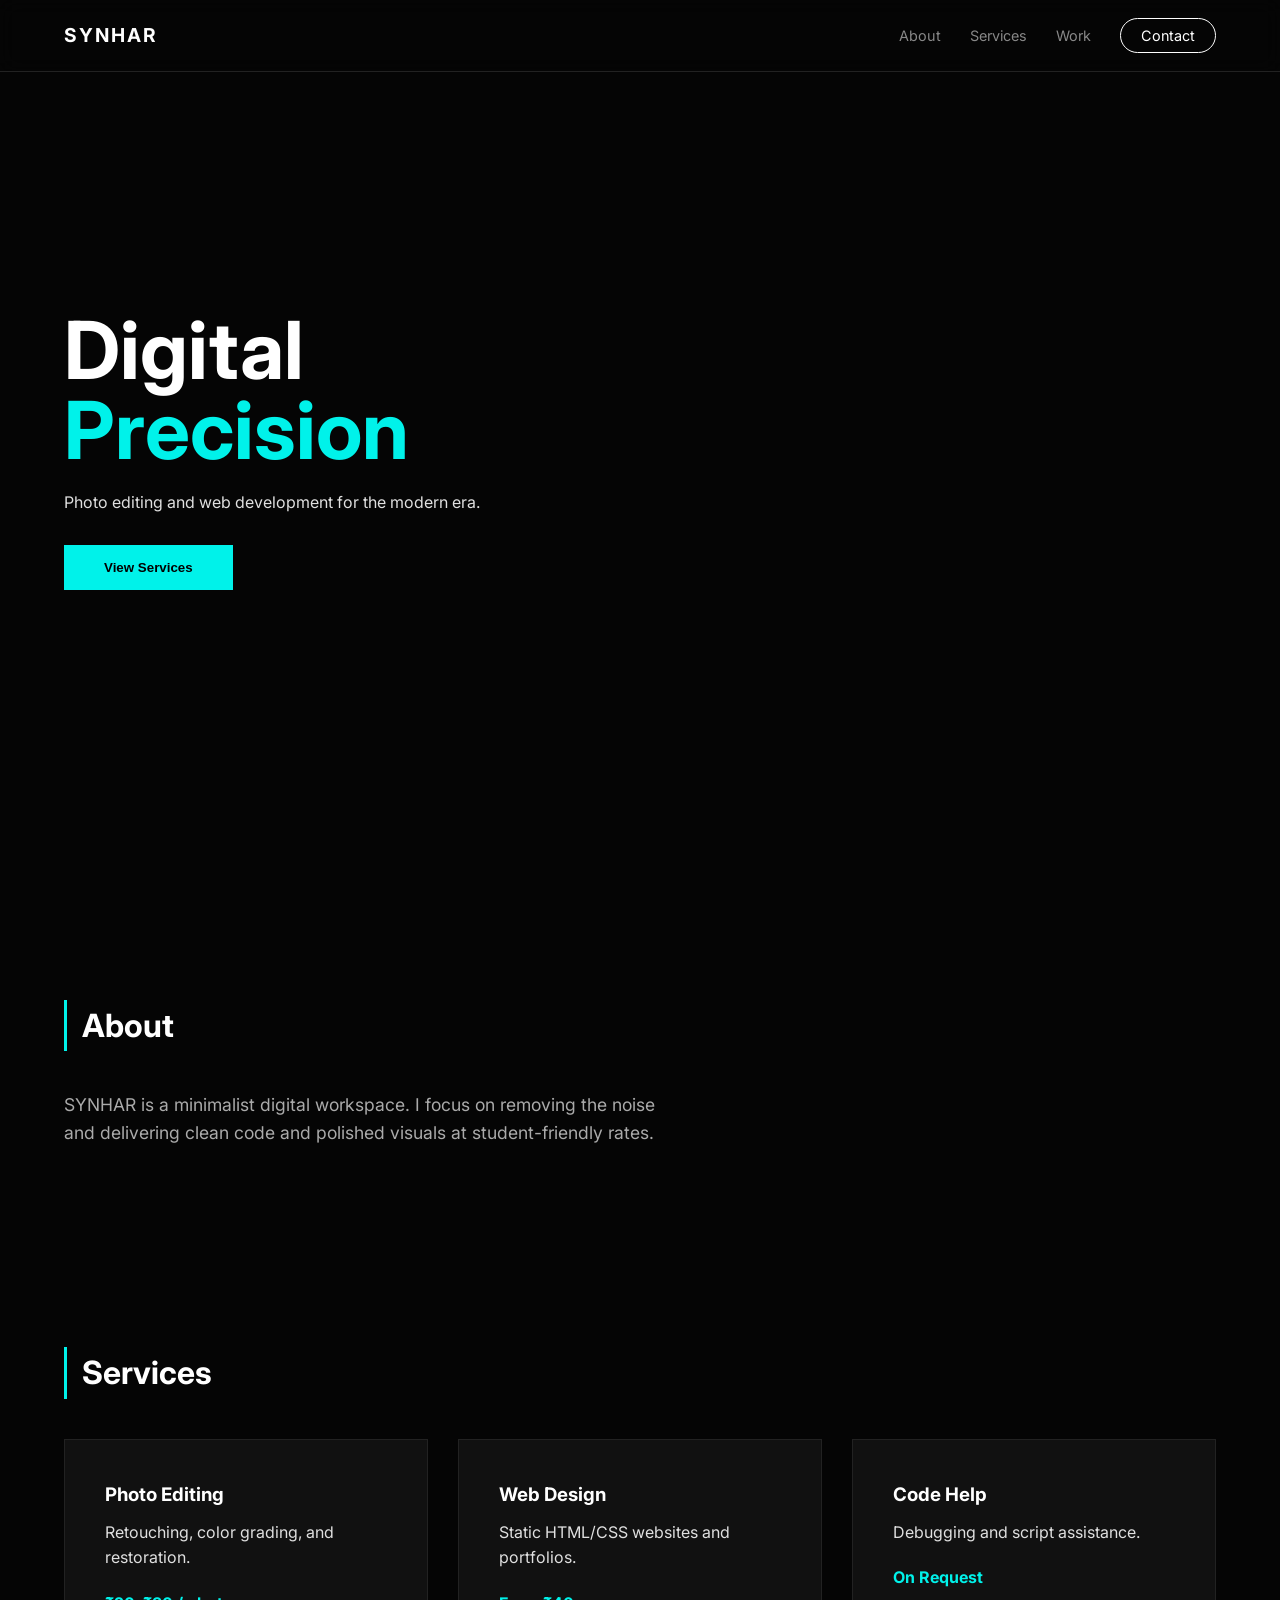
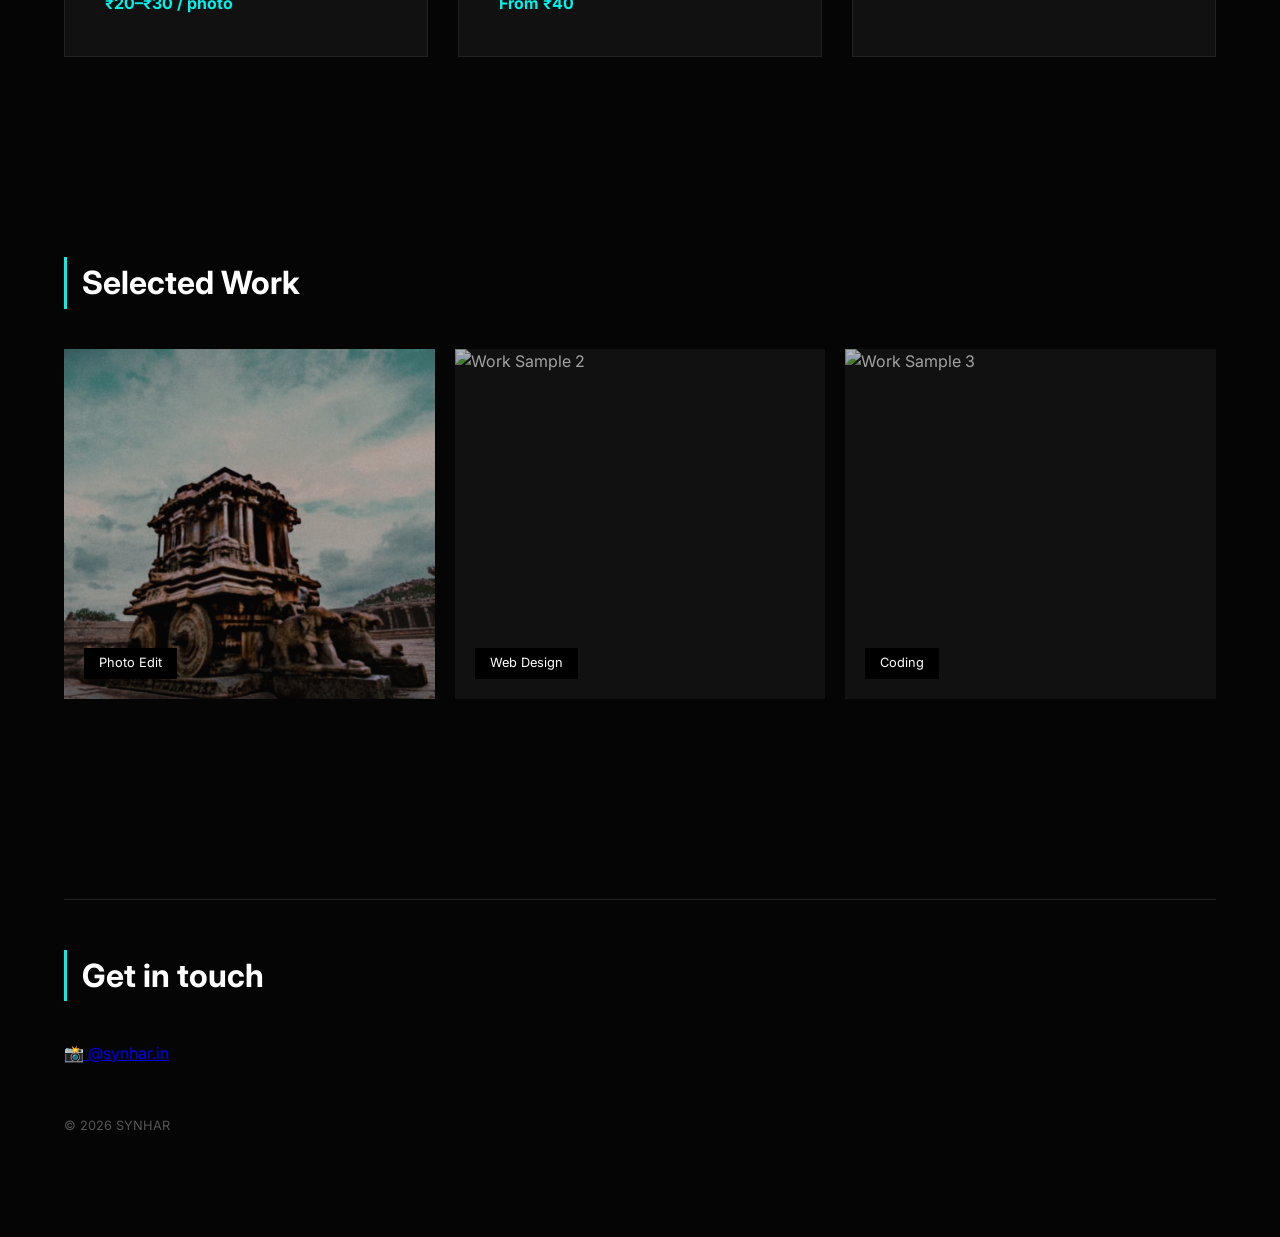
==== index.html @ 100fe94e "Update image source in gallery item" ====
<!DOCTYPE html>
<html lang="en">
<head>
  <meta charset="UTF-8">
  <meta name="viewport" content="width=device-width, initial-scale=1.0">
  <title>SYNHAR</title>
  <link rel="preconnect" href="https://fonts.googleapis.com">
  <link rel="preconnect" href="https://fonts.gstatic.com" crossorigin>
  <link href="https://fonts.googleapis.com/css2?family=Inter:wght@300;500;700&display=swap" rel="stylesheet">
  <link rel="stylesheet" href="style.css">
</head>
<body>

<header>
  <div class="logo">SYNHAR</div>
  <nav>
    <a href="#about">About</a>
    <a href="#services">Services</a>
    <a href="#work">Work</a>
    <a href="#contact" class="btn-nav">Contact</a>
  </nav>
</header>

<section class="hero">
  <div class="content">
    <h1>Digital<br><span class="highlight">Precision</span></h1>
    <p>Photo editing and web development for the modern era.</p>
    <button onclick="document.getElementById('services').scrollIntoView()">View Services</button>
  </div>
</section>

<section id="about" class="container">
  <div class="text-block">
    <h2>About</h2>
    <p>SYNHAR is a minimalist digital workspace. I focus on removing the noise and delivering clean code and polished visuals at student-friendly rates.</p>
  </div>
</section>

<section id="services" class="container">
  <h2>Services</h2>
  <div class="grid">
    <div class="card">
      <h3>Photo Editing</h3>
      <p>Retouching, color grading, and restoration.</p>
      <div class="price">₹20–₹30 / photo</div>
    </div>
    <div class="card">
      <h3>Web Design</h3>
      <p>Static HTML/CSS websites and portfolios.</p>
      <div class="price">From ₹40</div>
    </div>
    <div class="card">
      <h3>Code Help</h3>
      <p>Debugging and script assistance.</p>
      <div class="price">On Request</div>
    </div>
  </div>
</section>

<section id="work" class="container">
  <h2>Selected Work</h2>
  <div class="gallery">
    <div class="gallery-item">
      <img src="edit1.jpg" alt="Work Sample 1">
      <div class="caption">Photo Edit</div>
    </div>
    <div class="gallery-item">
      <img src="https://images.unsplash.com/photo-1507238691740-187a5b1d37b8?auto=format&fit=crop&w=800&q=80" alt="Work Sample 2">
      <div class="caption">Web Design</div>
    </div>
    <div class="gallery-item">
      <img src="https://images.unsplash.com/photo-1550751827-4bd374c3f58b?auto=format&fit=crop&w=800&q=80" alt="Work Sample 3">
      <div class="caption">Coding</div>
    </div>
  </div>
</section>

<section id="contact" class="container">
  <div class="footer-box">
    <h2>Get in touch</h2>
    <a href="https://www.instagram.com/synhar.in/" class="contact-box">
        <span>📸</span> @synhar.in
      </a>
    <div class="copyright">© 2026 SYNHAR</div>
  </div>
</section>

<script>
  document.querySelectorAll('a[href^="#"]').forEach(anchor => {
    anchor.addEventListener('click', function (e) {
      e.preventDefault();
      document.querySelector(this.getAttribute('href')).scrollIntoView({ behavior: 'smooth' });
    });
  });
</script>

</body>
</html>
---- style.css ----
:root {
  --bg: #050505;
  --card-bg: #111111;
  --text: #e0e0e0;
  --accent: #00f2ea;
  --border: #222222;
}

* {
  margin: 0;
  padding: 0;
  box-sizing: border-box;
}

body {
  background-color: var(--bg);
  color: var(--text);
  font-family: 'Inter', sans-serif;
  line-height: 1.6;
}

header {
  position: fixed;
  top: 0;
  width: 100%;
  padding: 20px 5%;
  display: flex;
  justify-content: space-between;
  align-items: center;
  background: rgba(5, 5, 5, 0.8);
  backdrop-filter: blur(10px);
  z-index: 100;
  border-bottom: 1px solid var(--border);
}

.logo {
  font-weight: 700;
  font-size: 1.2rem;
  letter-spacing: 2px;
  color: #fff;
}

nav a {
  color: #888;
  text-decoration: none;
  margin-left: 25px;
  font-size: 0.9rem;
  transition: 0.3s;
}

nav a:hover, .btn-nav {
  color: #fff;
}

.btn-nav {
  border: 1px solid #fff;
  padding: 8px 20px;
  border-radius: 50px;
}

.hero {
  height: 100vh;
  display: flex;
  align-items: center;
  padding: 0 5%;
}

.hero h1 {
  font-size: 5rem;
  line-height: 1;
  margin-bottom: 20px;
  color: #fff;
}

.highlight {
  color: var(--accent);
}

.hero button {
  margin-top: 30px;
  padding: 15px 40px;
  background: var(--accent);
  border: none;
  color: #000;
  font-weight: 700;
  cursor: pointer;
  transition: 0.3s;
}

.hero button:hover {
  background: #fff;
  box-shadow: 0 0 20px rgba(255, 255, 255, 0.3);
}

.container {
  padding: 100px 5%;
}

h2 {
  font-size: 2rem;
  color: #fff;
  margin-bottom: 40px;
  border-left: 3px solid var(--accent);
  padding-left: 15px;
}

.text-block p {
  max-width: 600px;
  font-size: 1.1rem;
  color: #aaa;
}

.grid {
  display: grid;
  grid-template-columns: repeat(auto-fit, minmax(250px, 1fr));
  gap: 30px;
}

.card {
  background: var(--card-bg);
  border: 1px solid var(--border);
  padding: 40px;
  transition: 0.3s;
}

.card:hover {
  border-color: var(--accent);
  transform: translateY(-5px);
}

.card h3 { color: #fff; margin-bottom: 10px; }
.card .price {
  margin-top: 20px;
  color: var(--accent);
  font-weight: 700;
}

.gallery {
  display: grid;
  grid-template-columns: repeat(auto-fit, minmax(300px, 1fr));
  gap: 20px;
}

.gallery-item {
  position: relative;
  height: 350px;
  overflow: hidden;
  background: var(--card-bg);
}

.gallery-item img {
  width: 100%;
  height: 100%;
  object-fit: cover;
  transition: 0.5s;
  opacity: 0.7;
}

.gallery-item:hover img {
  transform: scale(1.05);
  opacity: 1;
}

.caption {
  position: absolute;
  bottom: 20px;
  left: 20px;
  background: #000;
  color: #fff;
  padding: 5px 15px;
  font-size: 0.8rem;
}

.footer-box {
  border-top: 1px solid var(--border);
  padding-top: 50px;
}

.copyright {
  margin-top: 50px;
  font-size: 0.8rem;
  color: #555;
}

@media (max-width: 768px) {
  .hero h1 { font-size: 3rem; }
  header { padding: 20px; }
  nav a:not(.btn-nav) { display: none; }
}
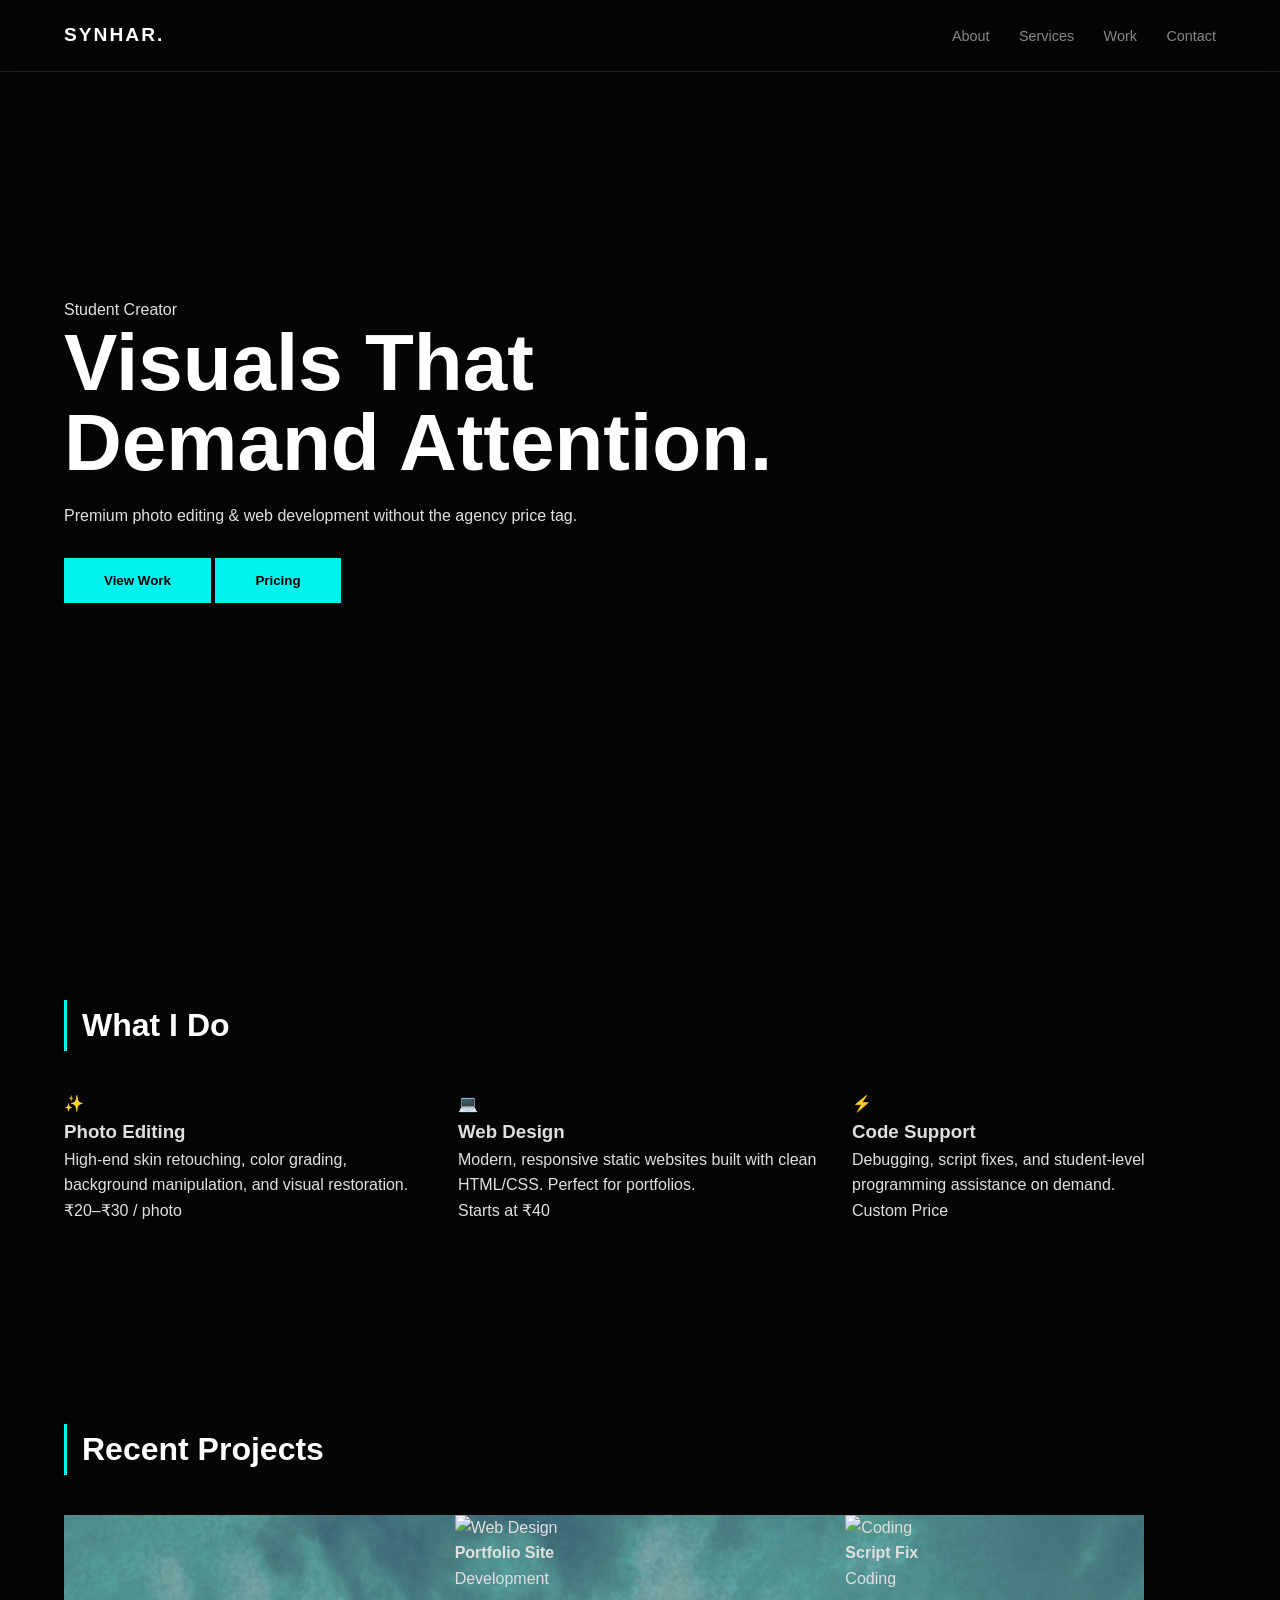
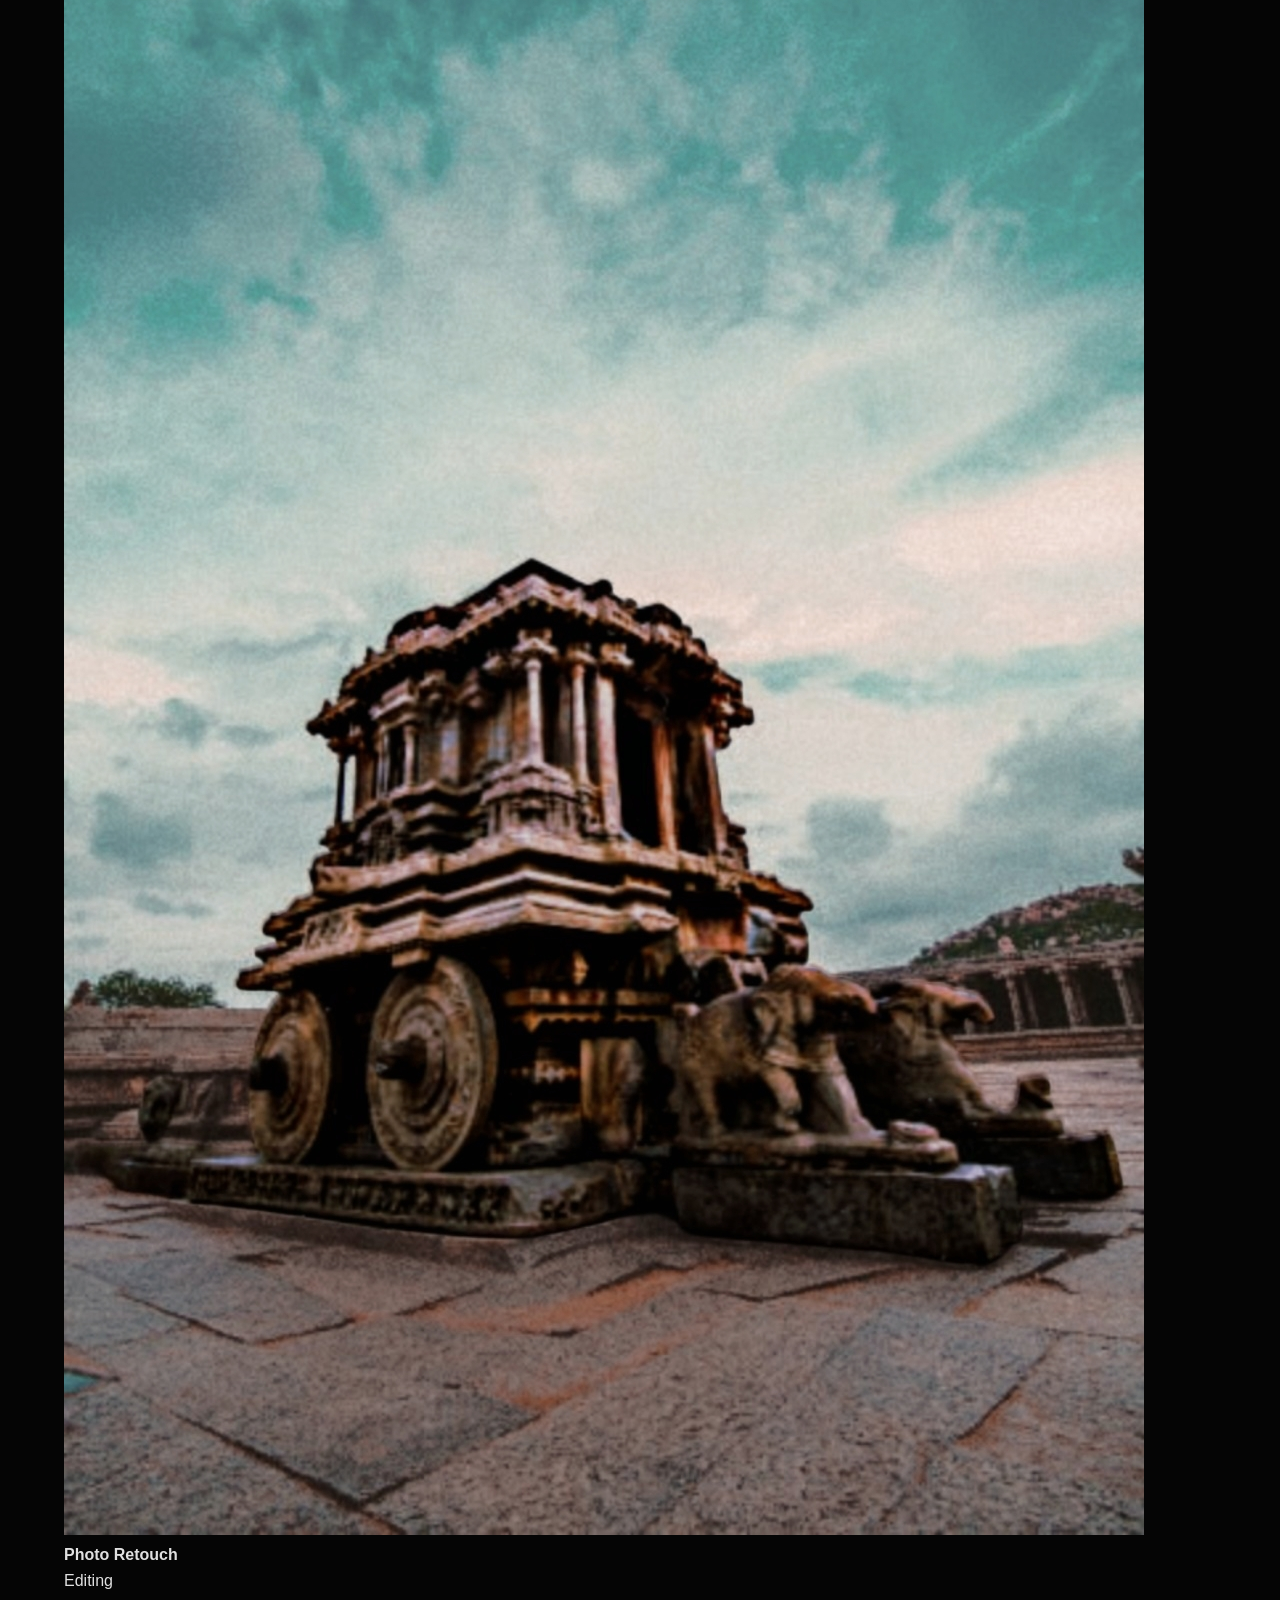
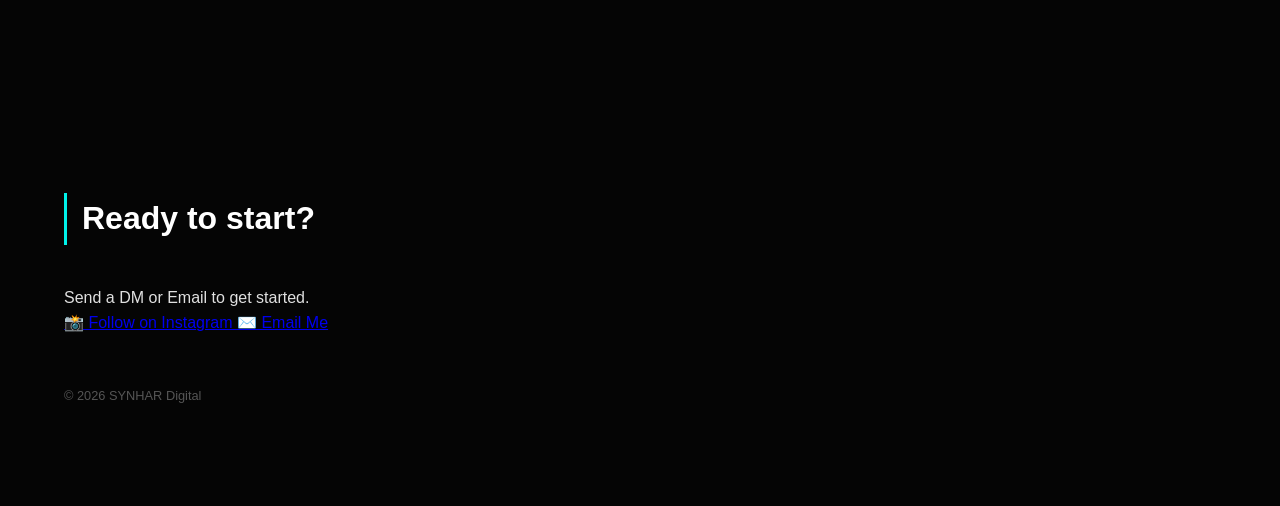
==== commit 47f49989: "Update index.html" ====
--- a/index.html
+++ b/index.html
@@ -3,85 +3,119 @@
 <head>
   <meta charset="UTF-8">
   <meta name="viewport" content="width=device-width, initial-scale=1.0">
-  <title>SYNHAR</title>
+  <title>SYNHAR | Digital Studio</title>
+  
   <link rel="preconnect" href="https://fonts.googleapis.com">
   <link rel="preconnect" href="https://fonts.gstatic.com" crossorigin>
-  <link href="https://fonts.googleapis.com/css2?family=Inter:wght@300;500;700&display=swap" rel="stylesheet">
+  <link href="https://fonts.googleapis.com/css2?family=Outfit:wght@300;500;700;900&display=swap" rel="stylesheet">
+  
   <link rel="stylesheet" href="style.css">
 </head>
 <body>
 
-<header>
-  <div class="logo">SYNHAR</div>
+<div class="bg-glow bg-glow-1"></div>
+<div class="bg-glow bg-glow-2"></div>
+
+<header class="glass-nav">
+  <div class="logo">SYNHAR<span class="dot">.</span></div>
   <nav>
     <a href="#about">About</a>
     <a href="#services">Services</a>
     <a href="#work">Work</a>
-    <a href="#contact" class="btn-nav">Contact</a>
+    <a href="#contact" class="btn-primary">Contact</a>
   </nav>
 </header>
 
 <section class="hero">
-  <div class="content">
-    <h1>Digital<br><span class="highlight">Precision</span></h1>
-    <p>Photo editing and web development for the modern era.</p>
-    <button onclick="document.getElementById('services').scrollIntoView()">View Services</button>
-  </div>
-</section>
-
-<section id="about" class="container">
-  <div class="text-block">
-    <h2>About</h2>
-    <p>SYNHAR is a minimalist digital workspace. I focus on removing the noise and delivering clean code and polished visuals at student-friendly rates.</p>
+  <div class="hero-content">
+    <span class="badge">Student Creator</span>
+    <h1>Visuals That <br><span class="gradient-text">Demand Attention.</span></h1>
+    <p>Premium photo editing & web development without the agency price tag.</p>
+    <div class="btn-group">
+      <button onclick="document.getElementById('work').scrollIntoView()" class="btn-primary">View Work</button>
+      <button onclick="document.getElementById('services').scrollIntoView()" class="btn-ghost">Pricing</button>
+    </div>
   </div>
 </section>
 
 <section id="services" class="container">
-  <h2>Services</h2>
+  <h2 class="section-title">What I Do</h2>
   <div class="grid">
-    <div class="card">
+    <div class="glass-card">
+      <div class="icon-box">✨</div>
       <h3>Photo Editing</h3>
-      <p>Retouching, color grading, and restoration.</p>
-      <div class="price">₹20–₹30 / photo</div>
+      <p>High-end skin retouching, color grading, background manipulation, and visual restoration.</p>
+      <div class="price-tag">₹20–₹30 <span>/ photo</span></div>
     </div>
-    <div class="card">
+
+    <div class="glass-card">
+      <div class="icon-box">💻</div>
       <h3>Web Design</h3>
-      <p>Static HTML/CSS websites and portfolios.</p>
-      <div class="price">From ₹40</div>
+      <p>Modern, responsive static websites built with clean HTML/CSS. Perfect for portfolios.</p>
+      <div class="price-tag">Starts at ₹40</div>
     </div>
-    <div class="card">
-      <h3>Code Help</h3>
-      <p>Debugging and script assistance.</p>
-      <div class="price">On Request</div>
+
+    <div class="glass-card">
+      <div class="icon-box">⚡</div>
+      <h3>Code Support</h3>
+      <p>Debugging, script fixes, and student-level programming assistance on demand.</p>
+      <div class="price-tag">Custom Price</div>
     </div>
   </div>
 </section>
 
 <section id="work" class="container">
-  <h2>Selected Work</h2>
+  <h2 class="section-title">Recent Projects</h2>
   <div class="gallery">
-    <div class="gallery-item">
-      <img src="edit1.jpg" alt="Work Sample 1">
-      <div class="caption">Photo Edit</div>
+    
+    <div class="gallery-card">
+      <div class="img-wrapper">
+        <img src="edit1.jpg" alt="Photo Editing Work">
+      </div>
+      <div class="card-details">
+        <h4>Photo Retouch</h4>
+        <span>Editing</span>
+      </div>
     </div>
-    <div class="gallery-item">
-      <img src="https://images.unsplash.com/photo-1507238691740-187a5b1d37b8?auto=format&fit=crop&w=800&q=80" alt="Work Sample 2">
-      <div class="caption">Web Design</div>
+
+    <div class="gallery-card">
+      <div class="img-wrapper">
+        <img src="https://images.unsplash.com/photo-1517694712202-14dd9538aa97?auto=format&fit=crop&w=800&q=80" alt="Web Design">
+      </div>
+      <div class="card-details">
+        <h4>Portfolio Site</h4>
+        <span>Development</span>
+      </div>
     </div>
-    <div class="gallery-item">
-      <img src="https://images.unsplash.com/photo-1550751827-4bd374c3f58b?auto=format&fit=crop&w=800&q=80" alt="Work Sample 3">
-      <div class="caption">Coding</div>
+
+    <div class="gallery-card">
+      <div class="img-wrapper">
+        <img src="https://images.unsplash.com/photo-1555066931-4365d14bab8c?auto=format&fit=crop&w=800&q=80" alt="Coding">
+      </div>
+      <div class="card-details">
+        <h4>Script Fix</h4>
+        <span>Coding</span>
+      </div>
     </div>
+
   </div>
 </section>
 
-<section id="contact" class="container">
-  <div class="footer-box">
-    <h2>Get in touch</h2>
-    <a href="https://www.instagram.com/synhar.in/" class="contact-box">
-        <span>📸</span> @synhar.in
+<section id="contact" class="container footer-section">
+  <div class="glass-card footer-card">
+    <h2>Ready to start?</h2>
+    <p>Send a DM or Email to get started.</p>
+    
+    <div class="social-links">
+      <a href="https://www.instagram.com/synhar.in/" target="_blank" class="social-btn">
+        <span>📸</span> Follow on Instagram
       </a>
-    <div class="copyright">© 2026 SYNHAR</div>
+      <a href="mailto:yourmail@email.com" class="social-btn email-btn">
+        <span>✉️</span> Email Me
+      </a>
+    </div>
+
+    <div class="copyright">© 2026 SYNHAR Digital</div>
   </div>
 </section>
 
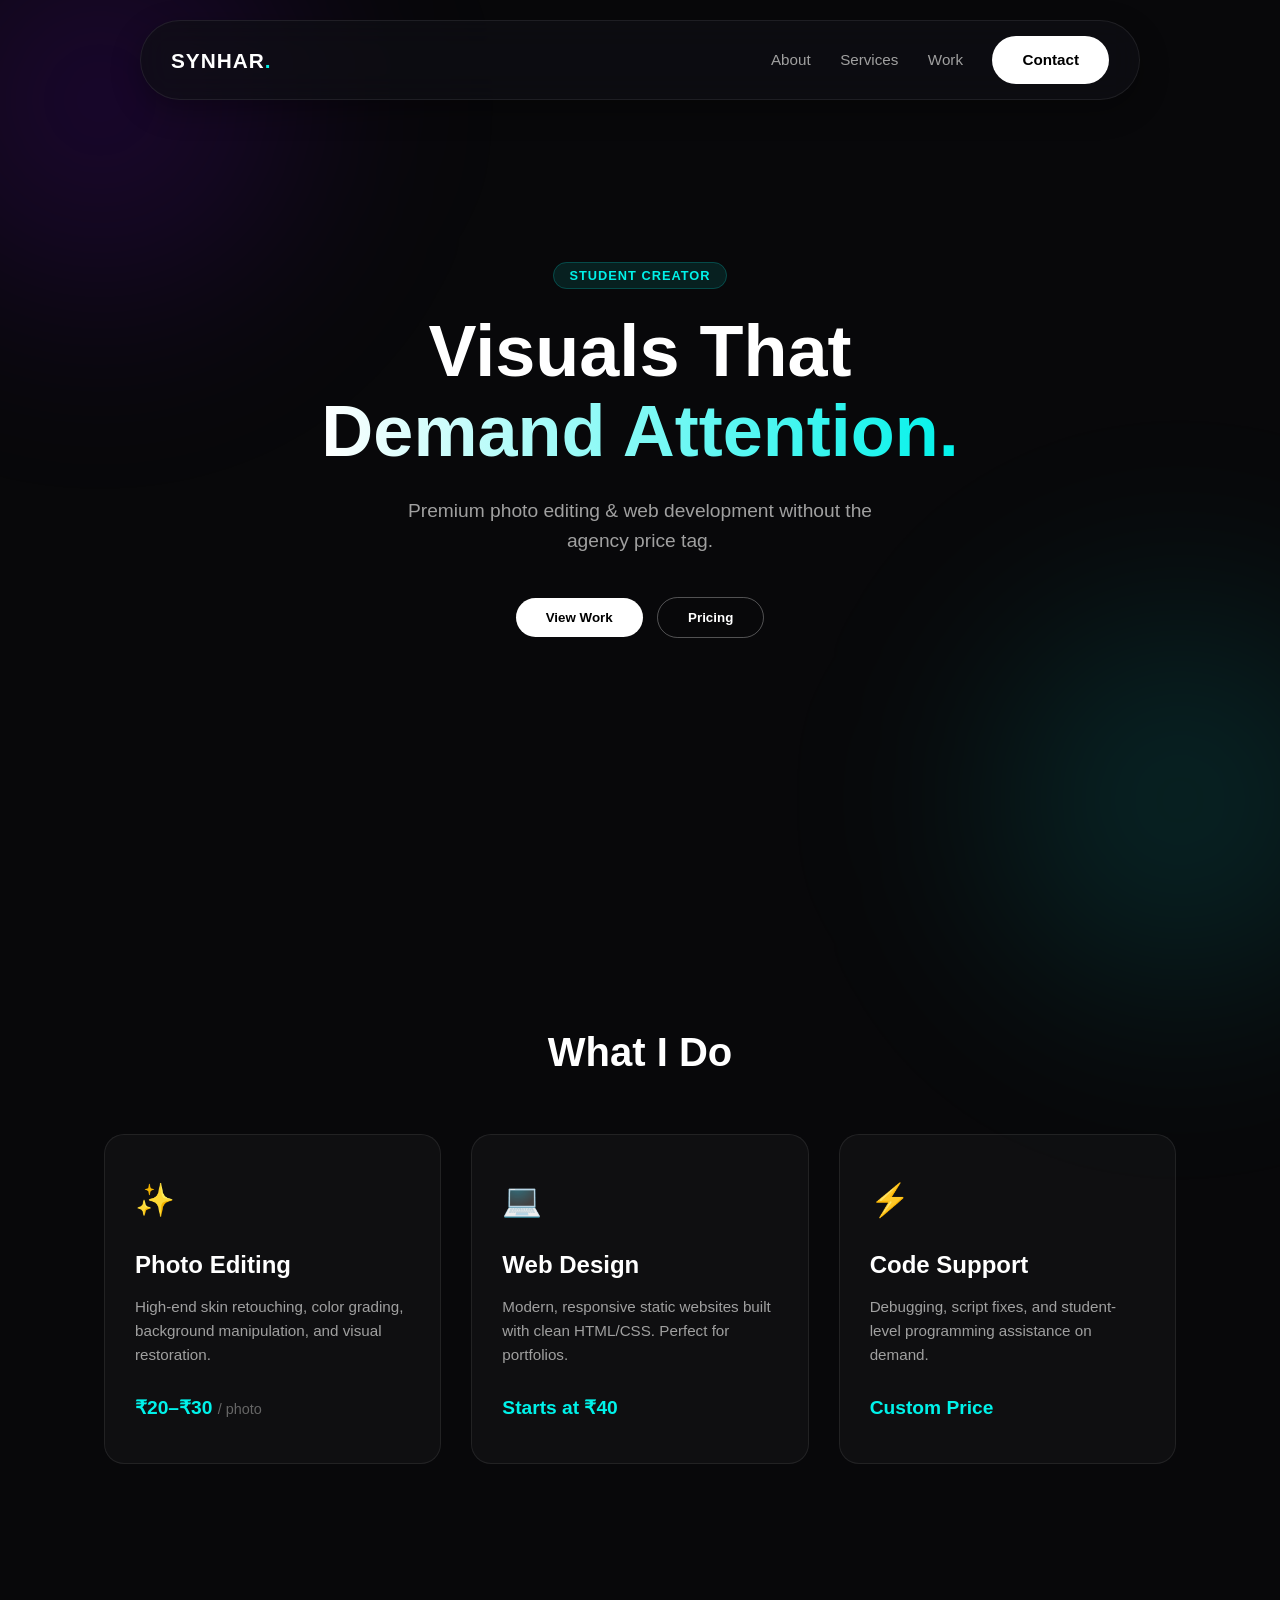
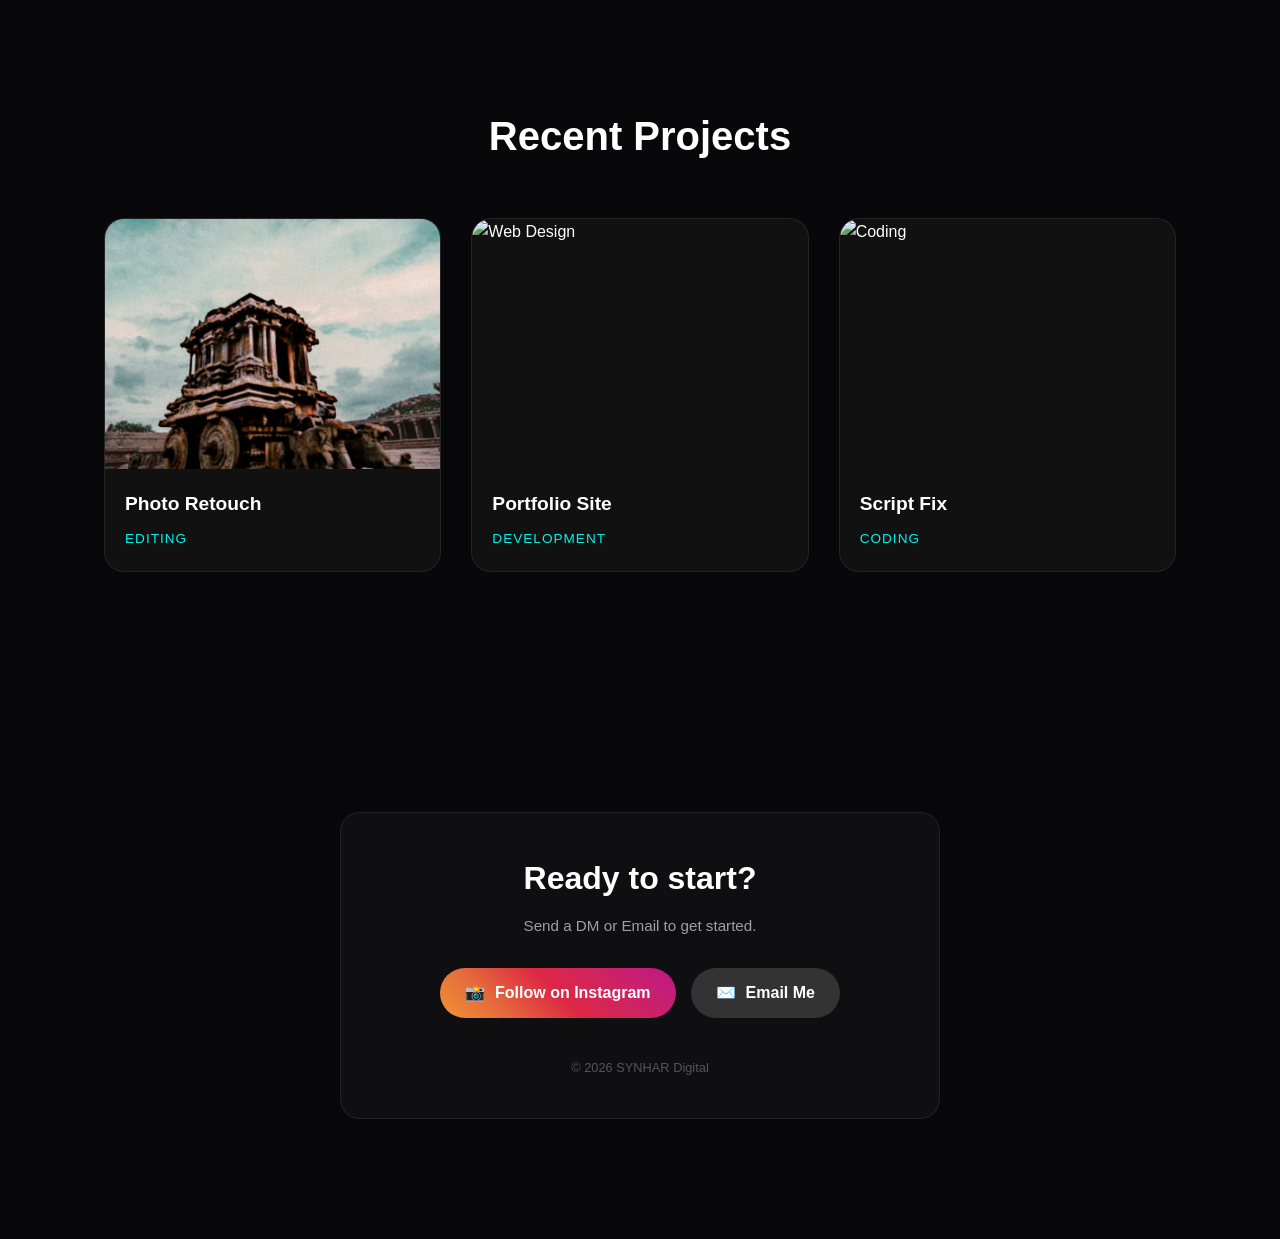
==== commit 20ab7059: "Update index.html" ====
--- a/index.html
+++ b/index.html
@@ -110,7 +110,7 @@
       <a href="https://www.instagram.com/synhar.in/" target="_blank" class="social-btn">
         <span>📸</span> Follow on Instagram
       </a>
-      <a href="mailto:yourmail@email.com" class="social-btn email-btn">
+      <a href="mailto:synhar@gmail.com" class="social-btn email-btn">
         <span>✉️</span> Email Me
       </a>
     </div>
--- a/style.css
+++ b/style.css
@@ -1,189 +1,255 @@
 :root {
-  --bg: #050505;
-  --card-bg: #111111;
-  --text: #e0e0e0;
-  --accent: #00f2ea;
-  --border: #222222;
-}
-
-* {
-  margin: 0;
-  padding: 0;
-  box-sizing: border-box;
-}
+  --bg-color: #08080a;
+  --text-main: #ffffff;
+  --text-muted: #a0a0a0;
+  --accent-cyan: #00f2ea;
+  --accent-purple: #7d00f2;
+  --glass-bg: rgba(255, 255, 255, 0.03);
+  --glass-border: rgba(255, 255, 255, 0.08);
+  --font-main: 'Outfit', sans-serif;
+}
+
+* { margin: 0; padding: 0; box-sizing: border-box; }
 
 body {
-  background-color: var(--bg);
-  color: var(--text);
-  font-family: 'Inter', sans-serif;
+  background-color: var(--bg-color);
+  color: var(--text-main);
+  font-family: var(--font-main);
   line-height: 1.6;
-}
-
-header {
+  overflow-x: hidden;
+}
+
+.bg-glow {
   position: fixed;
-  top: 0;
-  width: 100%;
-  padding: 20px 5%;
+  width: 600px;
+  height: 600px;
+  background: radial-gradient(circle, rgba(0, 242, 234, 0.15) 0%, rgba(0,0,0,0) 70%);
+  border-radius: 50%;
+  pointer-events: none;
+  z-index: -1;
+  filter: blur(80px);
+  animation: float 10s infinite alternate;
+}
+
+.bg-glow-1 { top: -200px; left: -200px; background: radial-gradient(circle, rgba(125, 0, 242, 0.2) 0%, rgba(0,0,0,0) 70%); }
+.bg-glow-2 { bottom: -200px; right: -200px; }
+
+@keyframes float {
+  0% { transform: translate(0, 0); }
+  100% { transform: translate(50px, 50px); }
+}
+
+.glass-nav {
+  position: fixed;
+  top: 20px;
+  left: 50%;
+  transform: translateX(-50%);
+  width: 90%;
+  max-width: 1000px;
+  padding: 15px 30px;
+  background: rgba(15, 15, 20, 0.7);
+  backdrop-filter: blur(15px);
+  -webkit-backdrop-filter: blur(15px);
+  border: 1px solid var(--glass-border);
+  border-radius: 50px;
   display: flex;
   justify-content: space-between;
   align-items: center;
-  background: rgba(5, 5, 5, 0.8);
-  backdrop-filter: blur(10px);
-  z-index: 100;
-  border-bottom: 1px solid var(--border);
-}
-
-.logo {
-  font-weight: 700;
-  font-size: 1.2rem;
-  letter-spacing: 2px;
-  color: #fff;
-}
+  z-index: 1000;
+  box-shadow: 0 10px 30px rgba(0,0,0,0.3);
+}
+
+.logo { font-weight: 900; font-size: 1.3rem; letter-spacing: 1px; }
+.dot { color: var(--accent-cyan); }
 
 nav a {
-  color: #888;
   text-decoration: none;
+  color: var(--text-muted);
   margin-left: 25px;
-  font-size: 0.9rem;
-  transition: 0.3s;
-}
-
-nav a:hover, .btn-nav {
-  color: #fff;
-}
-
-.btn-nav {
-  border: 1px solid #fff;
-  padding: 8px 20px;
-  border-radius: 50px;
-}
+  font-weight: 500;
+  font-size: 0.95rem;
+  transition: 0.3s;
+}
+
+nav a:hover { color: #fff; }
 
 .hero {
   height: 100vh;
   display: flex;
   align-items: center;
-  padding: 0 5%;
+  justify-content: center;
+  text-align: center;
+  padding: 0 20px;
+}
+
+.badge {
+  background: rgba(0, 242, 234, 0.1);
+  color: var(--accent-cyan);
+  padding: 5px 15px;
+  border-radius: 20px;
+  font-size: 0.8rem;
+  font-weight: 600;
+  letter-spacing: 1px;
+  border: 1px solid rgba(0, 242, 234, 0.2);
+  text-transform: uppercase;
 }
 
 .hero h1 {
-  font-size: 5rem;
-  line-height: 1;
-  margin-bottom: 20px;
+  font-size: 4.5rem;
+  line-height: 1.1;
+  margin: 25px 0;
+  font-weight: 700;
+}
+
+.gradient-text {
+  background: linear-gradient(90deg, #fff, var(--accent-cyan));
+  -webkit-background-clip: text;
+  -webkit-text-fill-color: transparent;
+}
+
+.hero p {
+  font-size: 1.2rem;
+  color: var(--text-muted);
+  max-width: 500px;
+  margin: 0 auto 40px;
+}
+
+.btn-primary {
+  background: #fff;
+  color: #000;
+  padding: 12px 30px;
+  border-radius: 30px;
+  text-decoration: none;
+  font-weight: 600;
+  border: none;
+  cursor: pointer;
+  transition: 0.3s;
+  display: inline-block;
+}
+
+.btn-primary:hover {
+  background: var(--accent-cyan);
+  box-shadow: 0 0 20px rgba(0, 242, 234, 0.4);
+}
+
+.btn-ghost {
+  background: transparent;
   color: #fff;
-}
-
-.highlight {
-  color: var(--accent);
-}
-
-.hero button {
-  margin-top: 30px;
-  padding: 15px 40px;
-  background: var(--accent);
-  border: none;
-  color: #000;
-  font-weight: 700;
+  border: 1px solid rgba(255,255,255,0.3);
+  padding: 12px 30px;
+  border-radius: 30px;
   cursor: pointer;
-  transition: 0.3s;
-}
-
-.hero button:hover {
-  background: #fff;
-  box-shadow: 0 0 20px rgba(255, 255, 255, 0.3);
-}
-
-.container {
-  padding: 100px 5%;
-}
-
-h2 {
-  font-size: 2rem;
-  color: #fff;
-  margin-bottom: 40px;
-  border-left: 3px solid var(--accent);
-  padding-left: 15px;
-}
-
-.text-block p {
-  max-width: 600px;
-  font-size: 1.1rem;
-  color: #aaa;
-}
+  font-weight: 600;
+  transition: 0.3s;
+  margin-left: 10px;
+}
+
+.btn-ghost:hover { border-color: #fff; background: rgba(255,255,255,0.05); }
+
+.container { padding: 120px 5%; max-width: 1200px; margin: 0 auto; }
+.section-title { font-size: 2.5rem; margin-bottom: 50px; text-align: center; }
 
 .grid {
   display: grid;
-  grid-template-columns: repeat(auto-fit, minmax(250px, 1fr));
+  grid-template-columns: repeat(auto-fit, minmax(300px, 1fr));
   gap: 30px;
 }
 
-.card {
-  background: var(--card-bg);
-  border: 1px solid var(--border);
-  padding: 40px;
-  transition: 0.3s;
-}
-
-.card:hover {
-  border-color: var(--accent);
+/* GLASS CARDS (Services) */
+.glass-card {
+  background: var(--glass-bg);
+  border: 1px solid var(--glass-border);
+  padding: 40px 30px;
+  border-radius: 20px;
+  transition: 0.3s;
+  position: relative;
+  overflow: hidden;
+}
+
+.glass-card:hover {
+  background: rgba(255,255,255,0.06);
   transform: translateY(-5px);
-}
-
-.card h3 { color: #fff; margin-bottom: 10px; }
-.card .price {
-  margin-top: 20px;
-  color: var(--accent);
+  border-color: rgba(255,255,255,0.2);
+}
+
+.icon-box { font-size: 2rem; margin-bottom: 20px; }
+.glass-card h3 { font-size: 1.5rem; margin-bottom: 10px; }
+.glass-card p { color: var(--text-muted); font-size: 0.95rem; margin-bottom: 25px; }
+
+.price-tag {
+  display: inline-block;
+  font-size: 1.2rem;
   font-weight: 700;
-}
+  color: var(--accent-cyan);
+}
+.price-tag span { font-size: 0.9rem; color: #666; font-weight: 400; }
 
 .gallery {
   display: grid;
   grid-template-columns: repeat(auto-fit, minmax(300px, 1fr));
-  gap: 20px;
-}
-
-.gallery-item {
-  position: relative;
-  height: 350px;
+  gap: 30px;
+}
+
+.gallery-card {
+  background: #111;
+  border-radius: 20px;
   overflow: hidden;
-  background: var(--card-bg);
-}
-
-.gallery-item img {
+  border: 1px solid var(--glass-border);
+  transition: 0.3s;
+}
+
+.img-wrapper {
+  width: 100%;
+  height: 250px;
+  overflow: hidden;
+}
+
+.img-wrapper img {
   width: 100%;
   height: 100%;
   object-fit: cover;
   transition: 0.5s;
-  opacity: 0.7;
-}
-
-.gallery-item:hover img {
-  transform: scale(1.05);
-  opacity: 1;
-}
-
-.caption {
-  position: absolute;
-  bottom: 20px;
-  left: 20px;
-  background: #000;
-  color: #fff;
-  padding: 5px 15px;
-  font-size: 0.8rem;
-}
-
-.footer-box {
-  border-top: 1px solid var(--border);
-  padding-top: 50px;
-}
-
-.copyright {
-  margin-top: 50px;
-  font-size: 0.8rem;
-  color: #555;
-}
+}
+
+.gallery-card:hover .img-wrapper img { transform: scale(1.1); }
+.gallery-card:hover { border-color: var(--accent-cyan); }
+
+.card-details { padding: 20px; }
+.card-details h4 { font-size: 1.2rem; margin-bottom: 5px; }
+.card-details span { font-size: 0.85rem; color: var(--accent-cyan); text-transform: uppercase; letter-spacing: 1px; }
+
+.footer-card { text-align: center; max-width: 600px; margin: 0 auto; }
+.footer-card h2 { font-size: 2rem; margin-bottom: 10px; }
+
+.social-links {
+  display: flex;
+  justify-content: center;
+  gap: 15px;
+  margin-top: 30px;
+  flex-wrap: wrap;
+}
+
+.social-btn {
+  text-decoration: none;
+  background: linear-gradient(45deg, #f09433 0%, #e6683c 25%, #dc2743 50%, #cc2366 75%, #bc1888 100%); 
+  color: white;
+  padding: 12px 25px;
+  border-radius: 50px;
+  font-weight: 600;
+  display: flex;
+  align-items: center;
+  gap: 10px;
+  transition: 0.3s;
+}
+
+.email-btn { background: #333; }
+.social-btn:hover { transform: translateY(-3px); box-shadow: 0 5px 20px rgba(0,0,0,0.3); }
+
+.copyright { margin-top: 40px; color: #555; font-size: 0.8rem; }
 
 @media (max-width: 768px) {
   .hero h1 { font-size: 3rem; }
-  header { padding: 20px; }
-  nav a:not(.btn-nav) { display: none; }
-}
+  .glass-nav { width: 95%; padding: 15px; }
+  .glass-nav nav a:not(.btn-primary) { display: none; }
+  .bg-glow { width: 300px; height: 300px; }
+}
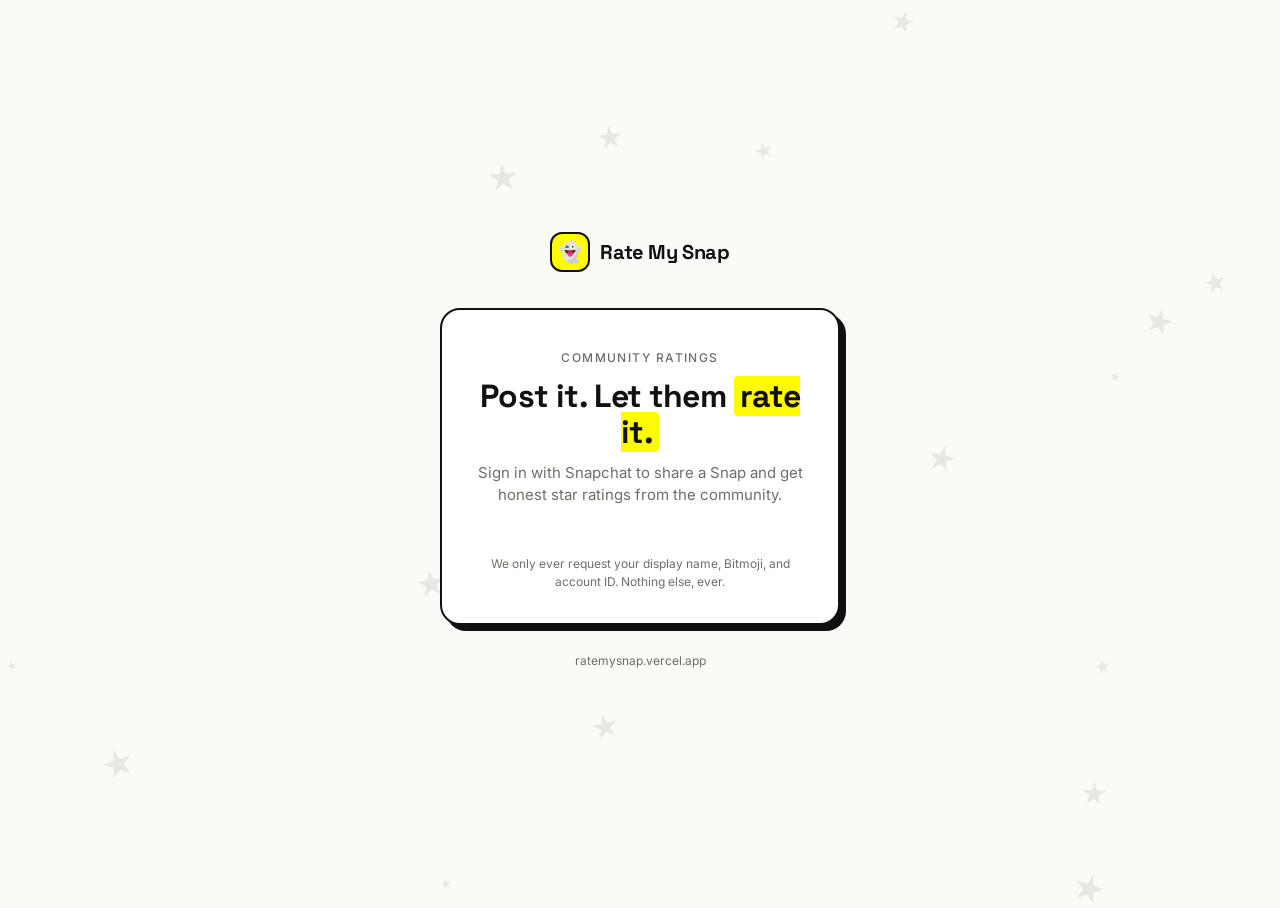
==== commit c22eaaa1: "Update index.html" ====
--- a/index.html
+++ b/index.html
@@ -1,132 +1,272 @@
 <!DOCTYPE html>
 <html lang="en">
 <head>
-  <meta charset="UTF-8">
-  <meta name="viewport" content="width=device-width, initial-scale=1.0">
-  <title>SYNHAR | Digital Studio</title>
-  
-  <link rel="preconnect" href="https://fonts.googleapis.com">
-  <link rel="preconnect" href="https://fonts.gstatic.com" crossorigin>
-  <link href="https://fonts.googleapis.com/css2?family=Outfit:wght@300;500;700;900&display=swap" rel="stylesheet">
-  
-  <link rel="stylesheet" href="style.css">
+<meta charset="UTF-8">
+<meta name="viewport" content="width=device-width, initial-scale=1.0">
+<title>Rate My Snap</title>
+<link rel="preconnect" href="https://fonts.googleapis.com">
+<link rel="preconnect" href="https://fonts.gstatic.com" crossorigin>
+<link href="https://fonts.googleapis.com/css2?family=Space+Grotesk:wght@400;500;700&family=Inter:wght@400;500&display=swap" rel="stylesheet">
+<style>
+  :root{
+    --yellow:#FFFC00;
+    --ink:#111111;
+    --paper:#FAFAF6;
+    --coral:#FF5A36;
+    --muted:#6E6E68;
+    --card:#FFFFFF;
+  }
+  *{box-sizing:border-box;}
+  body{
+    margin:0;
+    min-height:100vh;
+    background:var(--paper);
+    font-family:'Inter',sans-serif;
+    color:var(--ink);
+    display:flex;
+    flex-direction:column;
+    align-items:center;
+    justify-content:center;
+    padding:32px 20px;
+    position:relative;
+    overflow-x:hidden;
+  }
+
+  .star{
+    position:absolute;
+    width:14px;
+    height:14px;
+    background:var(--ink);
+    clip-path:polygon(50% 0%,61% 35%,98% 35%,68% 57%,79% 91%,50% 70%,21% 91%,32% 57%,2% 35%,39% 35%);
+    opacity:0.08;
+    pointer-events:none;
+  }
+
+  .brand{
+    display:flex;
+    align-items:center;
+    gap:10px;
+    margin-bottom:36px;
+    z-index:1;
+  }
+  .brand-mark{
+    width:40px;height:40px;
+    background:var(--yellow);
+    border:2px solid var(--ink);
+    border-radius:12px;
+    display:flex;align-items:center;justify-content:center;
+    font-size:20px;
+  }
+  .brand-name{
+    font-family:'Space Grotesk',sans-serif;
+    font-weight:700;
+    font-size:20px;
+    letter-spacing:-0.02em;
+  }
+
+  .card{
+    background:var(--card);
+    border:2px solid var(--ink);
+    border-radius:20px;
+    width:100%;
+    max-width:400px;
+    padding:40px 32px 32px;
+    text-align:center;
+    position:relative;
+    z-index:1;
+    box-shadow:6px 6px 0 var(--ink);
+  }
+
+  .eyebrow{
+    font-size:12px;
+    letter-spacing:0.12em;
+    text-transform:uppercase;
+    color:var(--muted);
+    font-weight:500;
+    margin-bottom:14px;
+  }
+
+  h1{
+    font-family:'Space Grotesk',sans-serif;
+    font-weight:700;
+    font-size:32px;
+    line-height:1.1;
+    letter-spacing:-0.02em;
+    margin:0 0 12px;
+  }
+  h1 span{
+    background:var(--yellow);
+    padding:0 6px;
+    border-radius:4px;
+  }
+
+  p.sub{
+    color:var(--muted);
+    font-size:15px;
+    line-height:1.5;
+    margin:0 0 28px;
+  }
+
+  #login-container-target{
+    display:flex;
+    justify-content:center;
+    margin-bottom:4px;
+  }
+
+  .fineprint{
+    margin-top:20px;
+    font-size:12px;
+    color:var(--muted);
+    line-height:1.5;
+  }
+
+  #user-data{
+    display:none;
+  }
+  .avatar-wrap{
+    width:88px;height:88px;
+    border-radius:50%;
+    border:2px solid var(--ink);
+    overflow:hidden;
+    margin:0 auto 18px;
+    background:var(--yellow);
+  }
+  #bitmoji-avatar{
+    width:100%;height:100%;
+    object-fit:cover;
+    display:block;
+  }
+  .welcome-name{
+    font-family:'Space Grotesk',sans-serif;
+    font-weight:700;
+    font-size:22px;
+  }
+  .id-row{
+    margin-top:18px;
+    padding:12px 14px;
+    background:var(--paper);
+    border:1px solid #E4E2DA;
+    border-radius:10px;
+    font-size:13px;
+    color:var(--muted);
+    text-align:left;
+  }
+  .id-row strong{
+    color:var(--ink);
+    font-weight:500;
+  }
+
+  .stars-row{
+    display:flex;
+    justify-content:center;
+    gap:6px;
+    margin:18px 0 4px;
+  }
+  .stars-row .pip{
+    width:22px;height:22px;
+    background:var(--coral);
+    clip-path:polygon(50% 0%,61% 35%,98% 35%,68% 57%,79% 91%,50% 70%,21% 91%,32% 57%,2% 35%,39% 35%);
+  }
+
+  .hidden{display:none !important;}
+
+  footer{
+    margin-top:28px;
+    font-size:12px;
+    color:var(--muted);
+    z-index:1;
+  }
+
+  @media (max-width:420px){
+    .card{padding:32px 22px 26px;}
+    h1{font-size:26px;}
+  }
+</style>
 </head>
 <body>
 
-<div class="bg-glow bg-glow-1"></div>
-<div class="bg-glow bg-glow-2"></div>
-
-<header class="glass-nav">
-  <div class="logo">SYNHAR<span class="dot">.</span></div>
-  <nav>
-    <a href="#about">About</a>
-    <a href="#services">Services</a>
-    <a href="#work">Work</a>
-    <a href="#contact" class="btn-primary">Contact</a>
-  </nav>
-</header>
-
-<section class="hero">
-  <div class="hero-content">
-    <span class="badge">Student Creator</span>
-    <h1>Visuals That <br><span class="gradient-text">Demand Attention.</span></h1>
-    <p>Premium photo editing & web development without the agency price tag.</p>
-    <div class="btn-group">
-      <button onclick="document.getElementById('work').scrollIntoView()" class="btn-primary">View Work</button>
-      <button onclick="document.getElementById('services').scrollIntoView()" class="btn-ghost">Pricing</button>
+  <div class="brand">
+    <div class="brand-mark">&#128123;</div>
+    <div class="brand-name">Rate My Snap</div>
+  </div>
+
+  <div class="card">
+    <div id="pre-login">
+      <div class="eyebrow">Community ratings</div>
+      <h1>Post it. Let them <span>rate it.</span></h1>
+      <p class="sub">Sign in with Snapchat to share a Snap and get honest star ratings from the community.</p>
+
+      <div id="login-container-target"></div>
+
+      <div class="fineprint">We only ever request your display name, Bitmoji, and account ID. Nothing else, ever.</div>
+    </div>
+
+    <div id="user-data">
+      <div class="avatar-wrap">
+        <img id="bitmoji-avatar" src="" alt="Bitmoji">
+      </div>
+      <div class="welcome-name">Hey, <span id="display-name"></span></div>
+      <div class="stars-row">
+        <div class="pip"></div><div class="pip"></div><div class="pip"></div><div class="pip"></div><div class="pip"></div>
+      </div>
+      <p class="sub" style="margin-bottom:0;">You're in. Ready to post your first Snap for rating.</p>
+      <div class="id-row"><strong>Account ID</strong><br><span id="external-id"></span></div>
     </div>
   </div>
-</section>
-
-<section id="services" class="container">
-  <h2 class="section-title">What I Do</h2>
-  <div class="grid">
-    <div class="glass-card">
-      <div class="icon-box">✨</div>
-      <h3>Photo Editing</h3>
-      <p>High-end skin retouching, color grading, background manipulation, and visual restoration.</p>
-      <div class="price-tag">₹20–₹30 <span>/ photo</span></div>
-    </div>
-
-    <div class="glass-card">
-      <div class="icon-box">💻</div>
-      <h3>Web Design</h3>
-      <p>Modern, responsive static websites built with clean HTML/CSS. Perfect for portfolios.</p>
-      <div class="price-tag">Starts at ₹40</div>
-    </div>
-
-    <div class="glass-card">
-      <div class="icon-box">⚡</div>
-      <h3>Code Support</h3>
-      <p>Debugging, script fixes, and student-level programming assistance on demand.</p>
-      <div class="price-tag">Custom Price</div>
-    </div>
-  </div>
-</section>
-
-<section id="work" class="container">
-  <h2 class="section-title">Recent Projects</h2>
-  <div class="gallery">
-    
-    <div class="gallery-card">
-      <div class="img-wrapper">
-        <img src="edit1.jpg" alt="Photo Editing Work">
-      </div>
-      <div class="card-details">
-        <h4>Photo Retouch</h4>
-        <span>Editing</span>
-      </div>
-    </div>
-
-    <div class="gallery-card">
-      <div class="img-wrapper">
-        <img src="https://images.unsplash.com/photo-1517694712202-14dd9538aa97?auto=format&fit=crop&w=800&q=80" alt="Web Design">
-      </div>
-      <div class="card-details">
-        <h4>Portfolio Site</h4>
-        <span>Development</span>
-      </div>
-    </div>
-
-    <div class="gallery-card">
-      <div class="img-wrapper">
-        <img src="https://images.unsplash.com/photo-1555066931-4365d14bab8c?auto=format&fit=crop&w=800&q=80" alt="Coding">
-      </div>
-      <div class="card-details">
-        <h4>Script Fix</h4>
-        <span>Coding</span>
-      </div>
-    </div>
-
-  </div>
-</section>
-
-<section id="contact" class="container footer-section">
-  <div class="glass-card footer-card">
-    <h2>Ready to start?</h2>
-    <p>Send a DM or Email to get started.</p>
-    
-    <div class="social-links">
-      <a href="https://www.instagram.com/synhar.in/" target="_blank" class="social-btn">
-        <span>📸</span> Follow on Instagram
-      </a>
-      <a href="mailto:synhar@gmail.com" class="social-btn email-btn">
-        <span>✉️</span> Email Me
-      </a>
-    </div>
-
-    <div class="copyright">© 2026 SYNHAR Digital</div>
-  </div>
-</section>
-
-<script>
-  document.querySelectorAll('a[href^="#"]').forEach(anchor => {
-    anchor.addEventListener('click', function (e) {
-      e.preventDefault();
-      document.querySelector(this.getAttribute('href')).scrollIntoView({ behavior: 'smooth' });
-    });
-  });
-</script>
+
+  <footer>ratemysnap.vercel.app</footer>
+
+  <script>
+    (function(){
+      const n = 16;
+      for(let i=0;i<n;i++){
+        const s = document.createElement('div');
+        s.className='star';
+        s.style.left = Math.random()*100+'vw';
+        s.style.top = Math.random()*100+'vh';
+        const scale = 0.6 + Math.random()*1.8;
+        s.style.transform = `scale(${scale}) rotate(${Math.random()*40-20}deg)`;
+        document.body.appendChild(s);
+      }
+    })();
+
+    window.snapKitInit = function () {
+      snap.loginkit.mountButton('login-container-target', {
+        clientId: 'YOUR_CLIENT_ID_HERE', // paste your real Client ID from kit.snapchat.com
+        redirectURI: 'https://ratemysnap.vercel.app/',
+        scopeList: [
+          'user.display_name',
+          'user.bitmoji.avatar',
+          'user.external_id'
+        ],
+        handleResponseCallback: function () {
+          snap.loginkit.fetchUserInfo().then(
+            function (result) {
+              const me = result.data.me;
+              document.getElementById('display-name').innerText = me.displayName;
+              document.getElementById('bitmoji-avatar').src = me.bitmoji.avatar;
+              document.getElementById('external-id').innerText = me.externalId;
+
+              document.getElementById('pre-login').classList.add('hidden');
+              document.getElementById('user-data').style.display = 'block';
+            },
+            function (err) {
+              console.error('Error fetching user info:', err);
+            }
+          );
+        },
+      });
+    };
+
+    (function (d, s, id) {
+      var js, sjs = d.getElementsByTagName(s)[0];
+      if (d.getElementById(id)) return;
+      js = d.createElement(s);
+      js.id = id;
+      js.src = 'https://sdk.snapkit.com/js/v1/login.js';
+      sjs.parentNode.insertBefore(js, sjs);
+    })(document, 'script', 'loginkit-sdk');
+  </script>
 
 </body>
 </html>
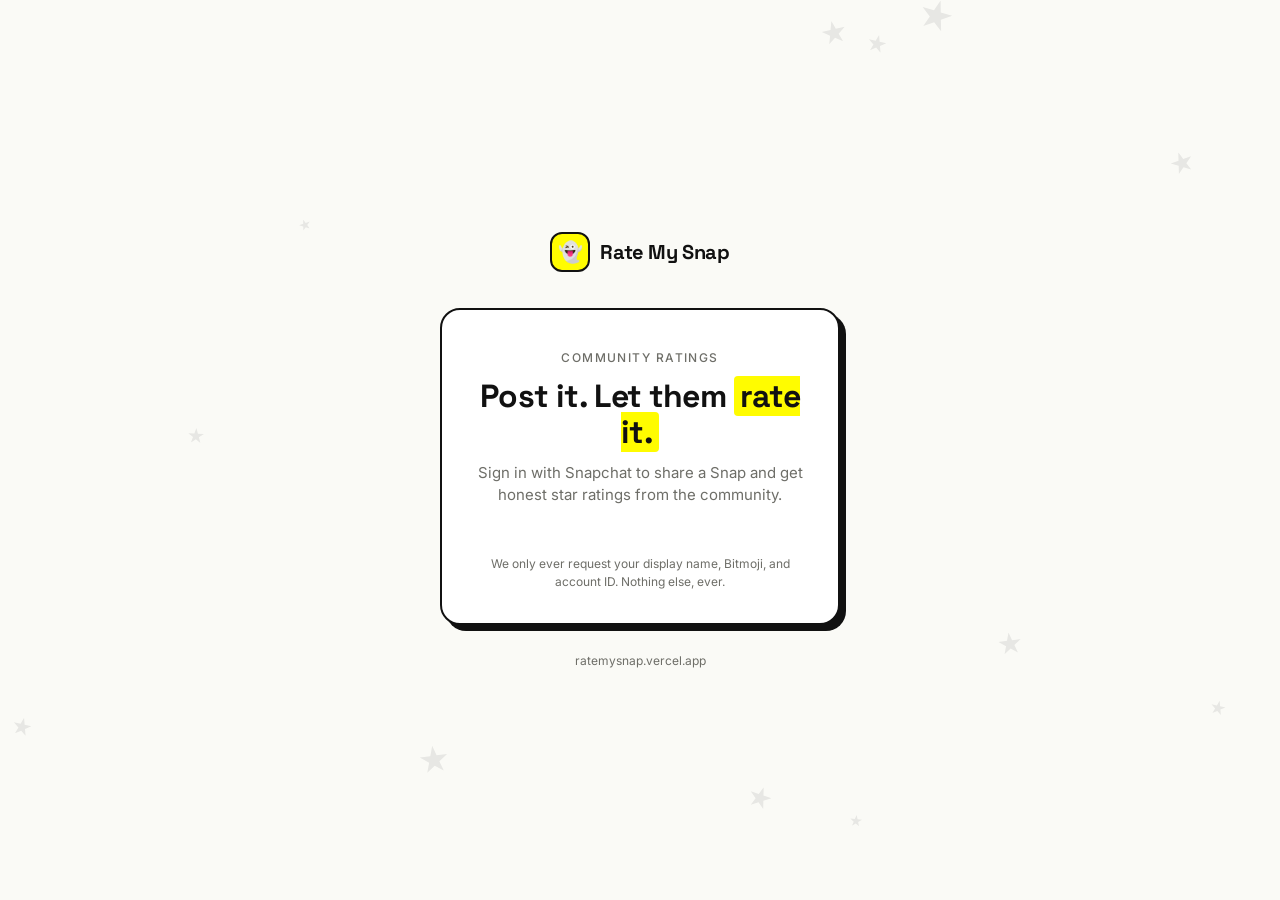
==== commit c2b3acb7: "Update index.html" ====
--- a/index.html
+++ b/index.html
@@ -232,7 +232,7 @@
 
     window.snapKitInit = function () {
       snap.loginkit.mountButton('login-container-target', {
-        clientId: 'YOUR_CLIENT_ID_HERE', // paste your real Client ID from kit.snapchat.com
+        clientId: '1805b871-752e-47d3-8c0b-3fae0559cb65', // paste your real Client ID from kit.snapchat.com
         redirectURI: 'https://ratemysnap.vercel.app/',
         scopeList: [
           'user.display_name',
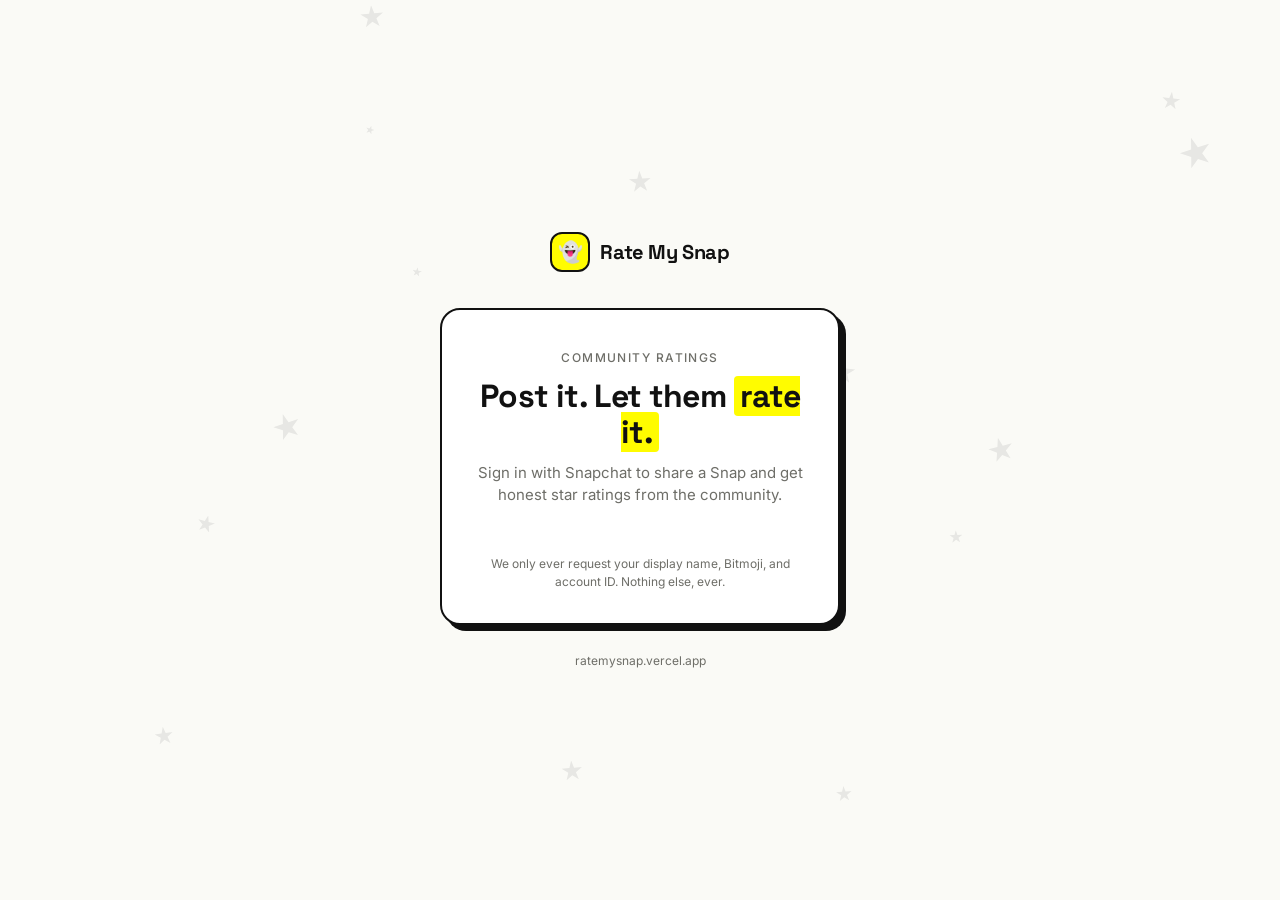
==== commit eddb8d34: "Update index.html" ====
--- a/index.html
+++ b/index.html
@@ -232,7 +232,7 @@
 
     window.snapKitInit = function () {
       snap.loginkit.mountButton('login-container-target', {
-        clientId: '1805b871-752e-47d3-8c0b-3fae0559cb65', // paste your real Client ID from kit.snapchat.com
+        clientId: 'YOUR_CLIENT_ID_HERE', // paste your real Client ID from kit.snapchat.com
         redirectURI: 'https://ratemysnap.vercel.app/',
         scopeList: [
           'user.display_name',
@@ -243,15 +243,24 @@
           snap.loginkit.fetchUserInfo().then(
             function (result) {
               const me = result.data.me;
-              document.getElementById('display-name').innerText = me.displayName;
-              document.getElementById('bitmoji-avatar').src = me.bitmoji.avatar;
-              document.getElementById('external-id').innerText = me.externalId;
+              document.getElementById('display-name').innerText = me.displayName || 'Snapchatter';
+
+              // Bitmoji can be null if the account hasn't set one up — guard against it
+              if (me.bitmoji && me.bitmoji.avatar) {
+                document.getElementById('bitmoji-avatar').src = me.bitmoji.avatar;
+              } else {
+                document.getElementById('bitmoji-avatar').style.display = 'none';
+              }
+
+              document.getElementById('external-id').innerText = me.externalId || 'n/a';
 
               document.getElementById('pre-login').classList.add('hidden');
               document.getElementById('user-data').style.display = 'block';
             },
             function (err) {
-              console.error('Error fetching user info:', err);
+              // Print full details instead of a collapsed [object Object]
+              console.error('Error fetching user info:', JSON.stringify(err, null, 2));
+              alert('Login failed: ' + (err && err.message ? err.message : JSON.stringify(err)));
             }
           );
         },
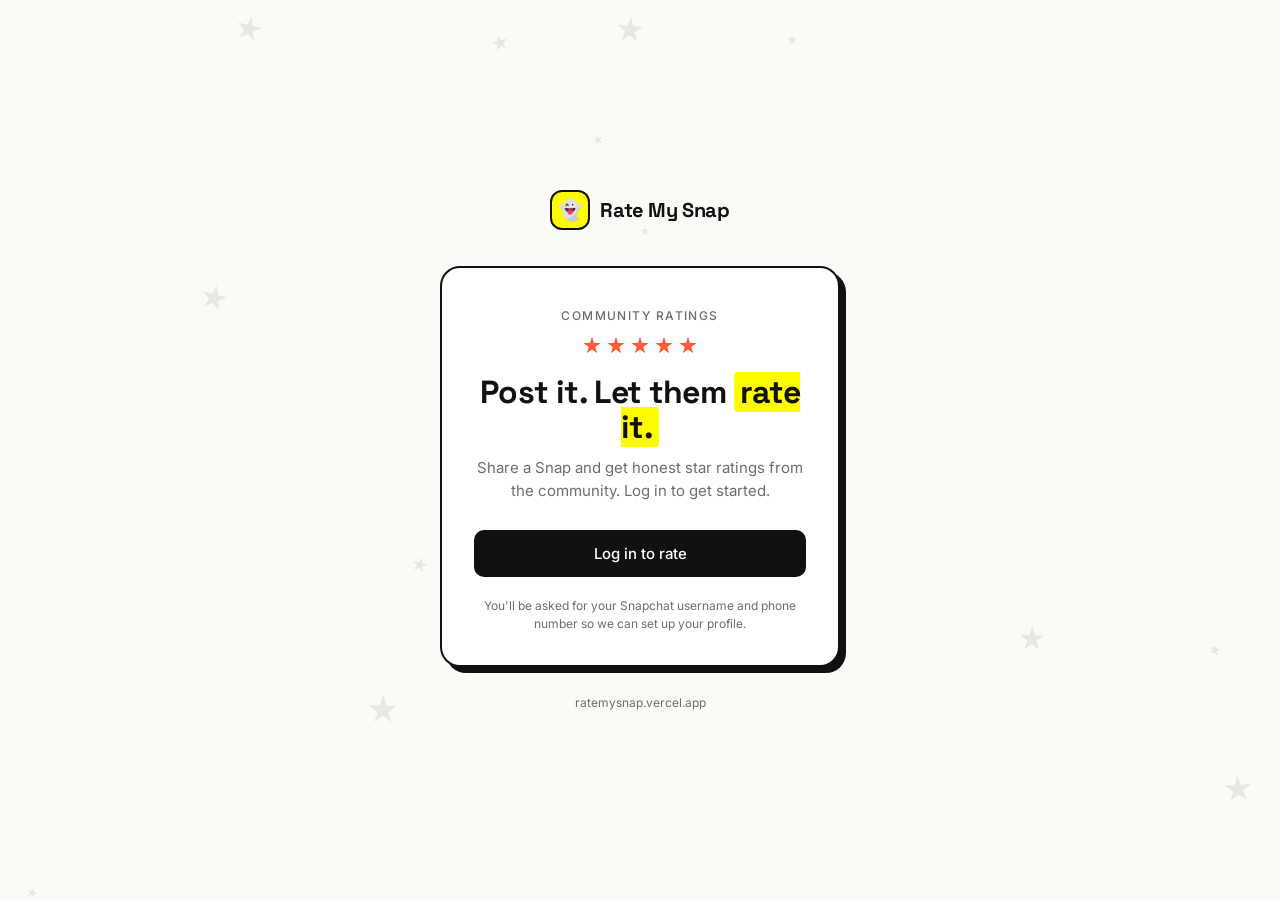
==== commit a5df356c: "Update index.html" ====
--- a/index.html
+++ b/index.html
@@ -31,156 +31,63 @@
     position:relative;
     overflow-x:hidden;
   }
-
   .star{
     position:absolute;
-    width:14px;
-    height:14px;
+    width:14px;height:14px;
     background:var(--ink);
     clip-path:polygon(50% 0%,61% 35%,98% 35%,68% 57%,79% 91%,50% 70%,21% 91%,32% 57%,2% 35%,39% 35%);
     opacity:0.08;
     pointer-events:none;
   }
-
   .brand{
-    display:flex;
-    align-items:center;
-    gap:10px;
-    margin-bottom:36px;
-    z-index:1;
+    display:flex;align-items:center;gap:10px;
+    margin-bottom:36px;z-index:1;
   }
   .brand-mark{
-    width:40px;height:40px;
-    background:var(--yellow);
-    border:2px solid var(--ink);
-    border-radius:12px;
-    display:flex;align-items:center;justify-content:center;
-    font-size:20px;
+    width:40px;height:40px;background:var(--yellow);
+    border:2px solid var(--ink);border-radius:12px;
+    display:flex;align-items:center;justify-content:center;font-size:20px;
   }
   .brand-name{
-    font-family:'Space Grotesk',sans-serif;
-    font-weight:700;
-    font-size:20px;
-    letter-spacing:-0.02em;
+    font-family:'Space Grotesk',sans-serif;font-weight:700;
+    font-size:20px;letter-spacing:-0.02em;
   }
-
   .card{
     background:var(--card);
     border:2px solid var(--ink);
     border-radius:20px;
-    width:100%;
-    max-width:400px;
+    width:100%;max-width:400px;
     padding:40px 32px 32px;
     text-align:center;
-    position:relative;
-    z-index:1;
+    position:relative;z-index:1;
     box-shadow:6px 6px 0 var(--ink);
   }
-
   .eyebrow{
-    font-size:12px;
-    letter-spacing:0.12em;
-    text-transform:uppercase;
-    color:var(--muted);
-    font-weight:500;
-    margin-bottom:14px;
+    font-size:12px;letter-spacing:0.12em;text-transform:uppercase;
+    color:var(--muted);font-weight:500;margin-bottom:14px;
   }
-
   h1{
-    font-family:'Space Grotesk',sans-serif;
-    font-weight:700;
-    font-size:32px;
-    line-height:1.1;
-    letter-spacing:-0.02em;
-    margin:0 0 12px;
+    font-family:'Space Grotesk',sans-serif;font-weight:700;
+    font-size:32px;line-height:1.1;letter-spacing:-0.02em;margin:0 0 12px;
   }
-  h1 span{
-    background:var(--yellow);
-    padding:0 6px;
-    border-radius:4px;
+  h1 span{background:var(--yellow);padding:0 6px;border-radius:4px;}
+  p.sub{color:var(--muted);font-size:15px;line-height:1.5;margin:0 0 28px;}
+  .cta{
+    display:block;width:100%;
+    background:var(--ink);color:#fff;
+    font-family:'Inter',sans-serif;font-weight:500;font-size:15px;
+    padding:14px 20px;border:none;border-radius:10px;
+    cursor:pointer;text-decoration:none;
   }
-
-  p.sub{
-    color:var(--muted);
-    font-size:15px;
-    line-height:1.5;
-    margin:0 0 28px;
-  }
-
-  #login-container-target{
-    display:flex;
-    justify-content:center;
-    margin-bottom:4px;
-  }
-
-  .fineprint{
-    margin-top:20px;
-    font-size:12px;
-    color:var(--muted);
-    line-height:1.5;
-  }
-
-  #user-data{
-    display:none;
-  }
-  .avatar-wrap{
-    width:88px;height:88px;
-    border-radius:50%;
-    border:2px solid var(--ink);
-    overflow:hidden;
-    margin:0 auto 18px;
-    background:var(--yellow);
-  }
-  #bitmoji-avatar{
-    width:100%;height:100%;
-    object-fit:cover;
-    display:block;
-  }
-  .welcome-name{
-    font-family:'Space Grotesk',sans-serif;
-    font-weight:700;
-    font-size:22px;
-  }
-  .id-row{
-    margin-top:18px;
-    padding:12px 14px;
-    background:var(--paper);
-    border:1px solid #E4E2DA;
-    border-radius:10px;
-    font-size:13px;
-    color:var(--muted);
-    text-align:left;
-  }
-  .id-row strong{
-    color:var(--ink);
-    font-weight:500;
-  }
-
-  .stars-row{
-    display:flex;
-    justify-content:center;
-    gap:6px;
-    margin:18px 0 4px;
-  }
+  .cta:hover{background:#000;}
+  .fineprint{margin-top:20px;font-size:12px;color:var(--muted);line-height:1.5;}
+  .stars-row{display:flex;justify-content:center;gap:6px;margin:0 0 20px;}
   .stars-row .pip{
-    width:22px;height:22px;
-    background:var(--coral);
+    width:18px;height:18px;background:var(--coral);
     clip-path:polygon(50% 0%,61% 35%,98% 35%,68% 57%,79% 91%,50% 70%,21% 91%,32% 57%,2% 35%,39% 35%);
   }
-
-  .hidden{display:none !important;}
-
-  footer{
-    margin-top:28px;
-    font-size:12px;
-    color:var(--muted);
-    z-index:1;
-  }
-
-  @media (max-width:420px){
-    .card{padding:32px 22px 26px;}
-    h1{font-size:26px;}
-  }
+  footer{margin-top:28px;font-size:12px;color:var(--muted);z-index:1;}
+  @media (max-width:420px){.card{padding:32px 22px 26px;}h1{font-size:26px;}}
 </style>
 </head>
 <body>
@@ -191,27 +98,16 @@
   </div>
 
   <div class="card">
-    <div id="pre-login">
-      <div class="eyebrow">Community ratings</div>
-      <h1>Post it. Let them <span>rate it.</span></h1>
-      <p class="sub">Sign in with Snapchat to share a Snap and get honest star ratings from the community.</p>
+    <div class="eyebrow">Community ratings</div>
+    <div class="stars-row">
+      <div class="pip"></div><div class="pip"></div><div class="pip"></div><div class="pip"></div><div class="pip"></div>
+    </div>
+    <h1>Post it. Let them <span>rate it.</span></h1>
+    <p class="sub">Share a Snap and get honest star ratings from the community. Log in to get started.</p>
 
-      <div id="login-container-target"></div>
+    <a class="cta" href="/login">Log in to rate</a>
 
-      <div class="fineprint">We only ever request your display name, Bitmoji, and account ID. Nothing else, ever.</div>
-    </div>
-
-    <div id="user-data">
-      <div class="avatar-wrap">
-        <img id="bitmoji-avatar" src="" alt="Bitmoji">
-      </div>
-      <div class="welcome-name">Hey, <span id="display-name"></span></div>
-      <div class="stars-row">
-        <div class="pip"></div><div class="pip"></div><div class="pip"></div><div class="pip"></div><div class="pip"></div>
-      </div>
-      <p class="sub" style="margin-bottom:0;">You're in. Ready to post your first Snap for rating.</p>
-      <div class="id-row"><strong>Account ID</strong><br><span id="external-id"></span></div>
-    </div>
+    <div class="fineprint">You'll be asked for your Snapchat username and phone number so we can set up your profile.</div>
   </div>
 
   <footer>ratemysnap.vercel.app</footer>
@@ -229,52 +125,6 @@
         document.body.appendChild(s);
       }
     })();
-
-    window.snapKitInit = function () {
-      snap.loginkit.mountButton('login-container-target', {
-        clientId: 'YOUR_CLIENT_ID_HERE', // paste your real Client ID from kit.snapchat.com
-        redirectURI: 'https://ratemysnap.vercel.app/',
-        scopeList: [
-          'user.display_name',
-          'user.bitmoji.avatar',
-          'user.external_id'
-        ],
-        handleResponseCallback: function () {
-          snap.loginkit.fetchUserInfo().then(
-            function (result) {
-              const me = result.data.me;
-              document.getElementById('display-name').innerText = me.displayName || 'Snapchatter';
-
-              // Bitmoji can be null if the account hasn't set one up — guard against it
-              if (me.bitmoji && me.bitmoji.avatar) {
-                document.getElementById('bitmoji-avatar').src = me.bitmoji.avatar;
-              } else {
-                document.getElementById('bitmoji-avatar').style.display = 'none';
-              }
-
-              document.getElementById('external-id').innerText = me.externalId || 'n/a';
-
-              document.getElementById('pre-login').classList.add('hidden');
-              document.getElementById('user-data').style.display = 'block';
-            },
-            function (err) {
-              // Print full details instead of a collapsed [object Object]
-              console.error('Error fetching user info:', JSON.stringify(err, null, 2));
-              alert('Login failed: ' + (err && err.message ? err.message : JSON.stringify(err)));
-            }
-          );
-        },
-      });
-    };
-
-    (function (d, s, id) {
-      var js, sjs = d.getElementsByTagName(s)[0];
-      if (d.getElementById(id)) return;
-      js = d.createElement(s);
-      js.id = id;
-      js.src = 'https://sdk.snapkit.com/js/v1/login.js';
-      sjs.parentNode.insertBefore(js, sjs);
-    })(document, 'script', 'loginkit-sdk');
   </script>
 
 </body>
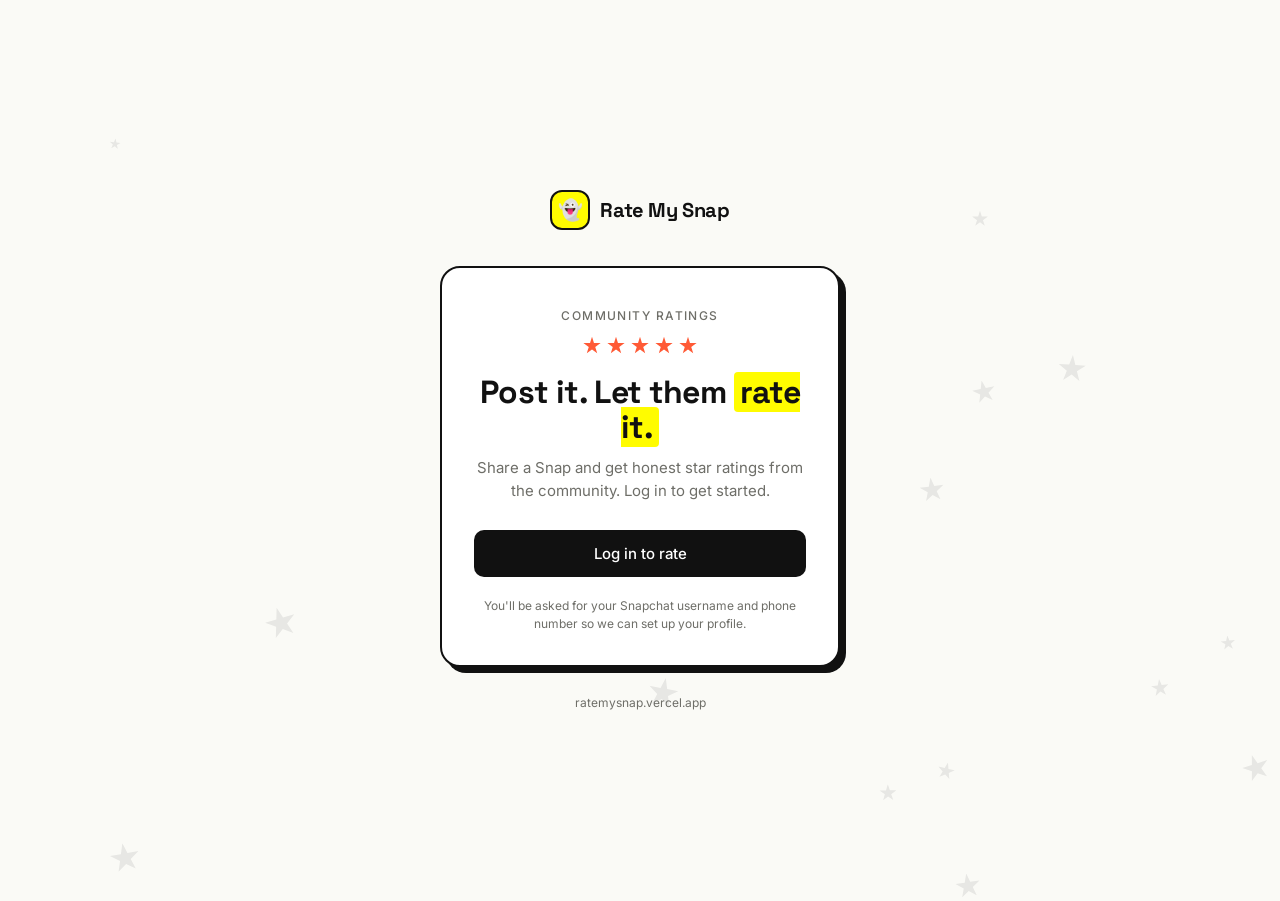
==== commit 91d55146: "Add favicon link to index.html" ====
--- a/index.html
+++ b/index.html
@@ -6,6 +6,7 @@
 <title>Rate My Snap</title>
 <link rel="preconnect" href="https://fonts.googleapis.com">
 <link rel="preconnect" href="https://fonts.gstatic.com" crossorigin>
+<link rel="icon" type="image/png" href="/favicon.png">
 <link href="https://fonts.googleapis.com/css2?family=Space+Grotesk:wght@400;500;700&family=Inter:wght@400;500&display=swap" rel="stylesheet">
 <style>
   :root{
